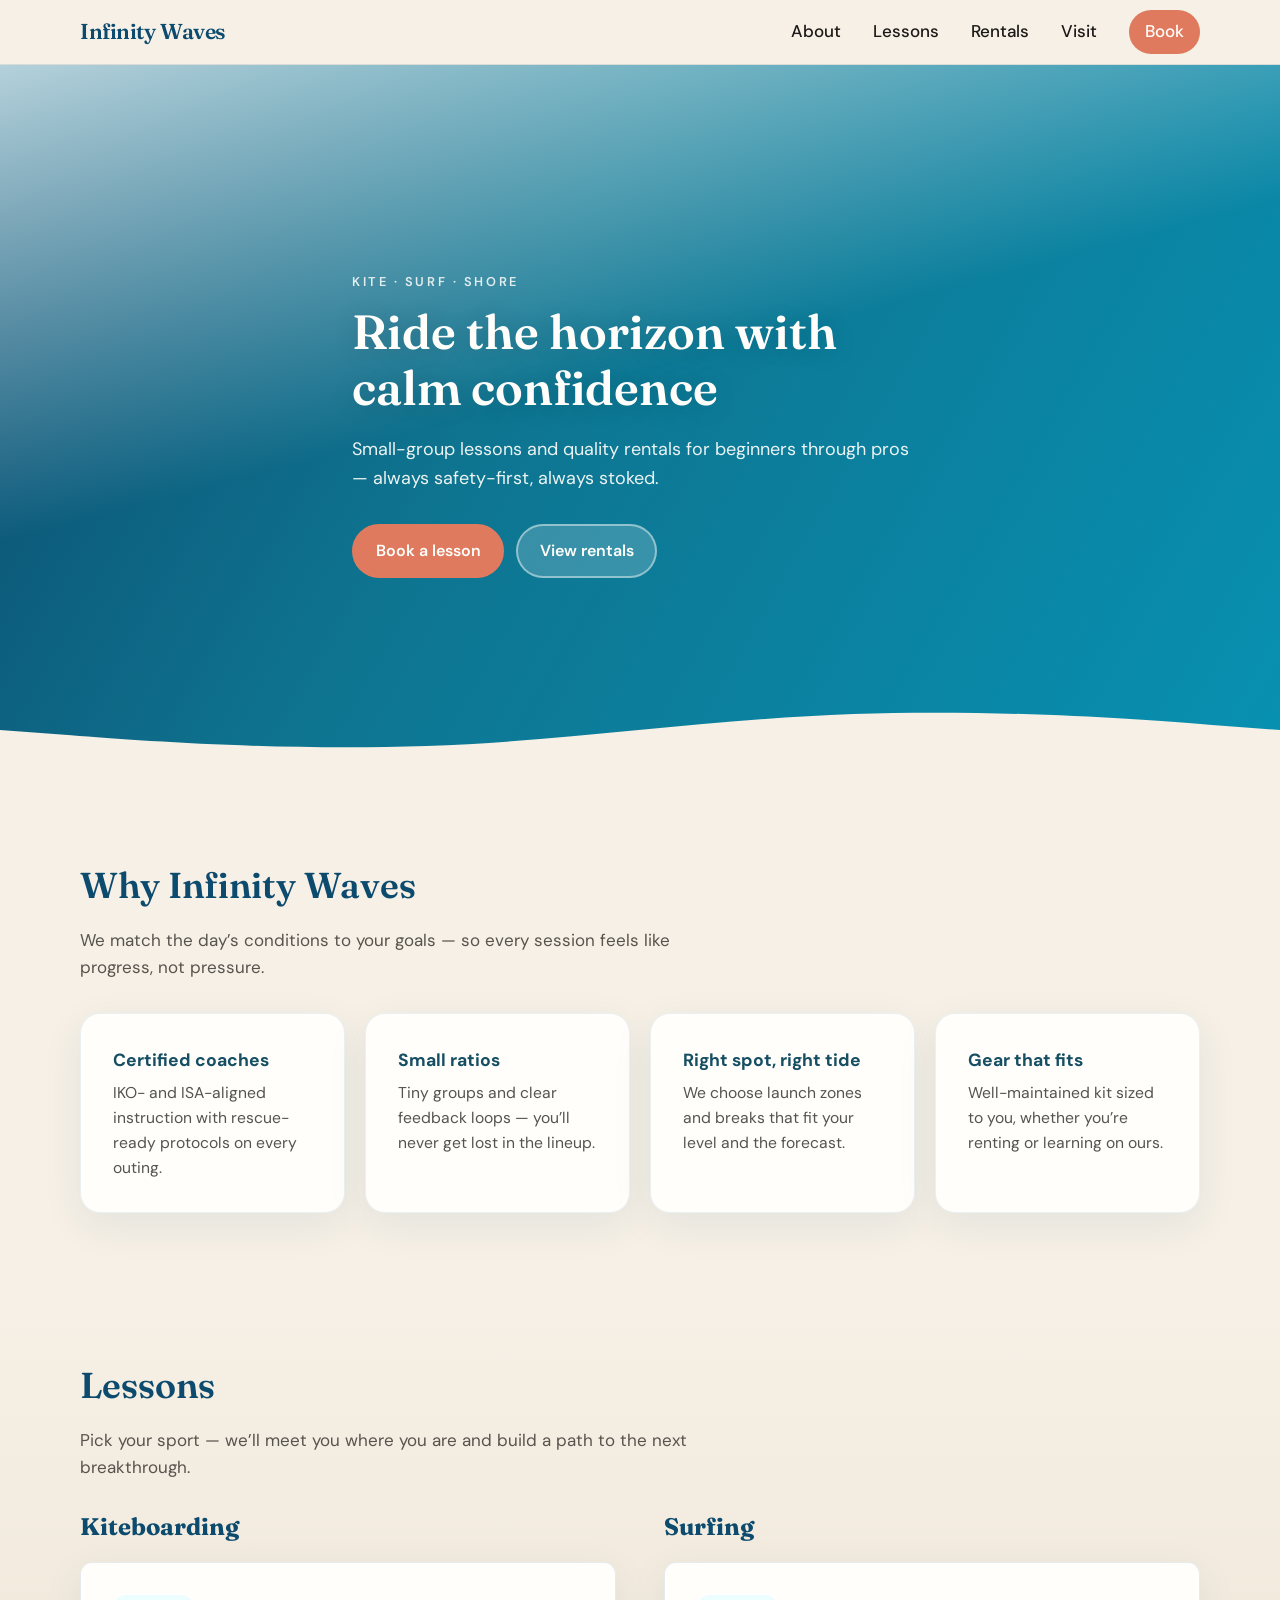
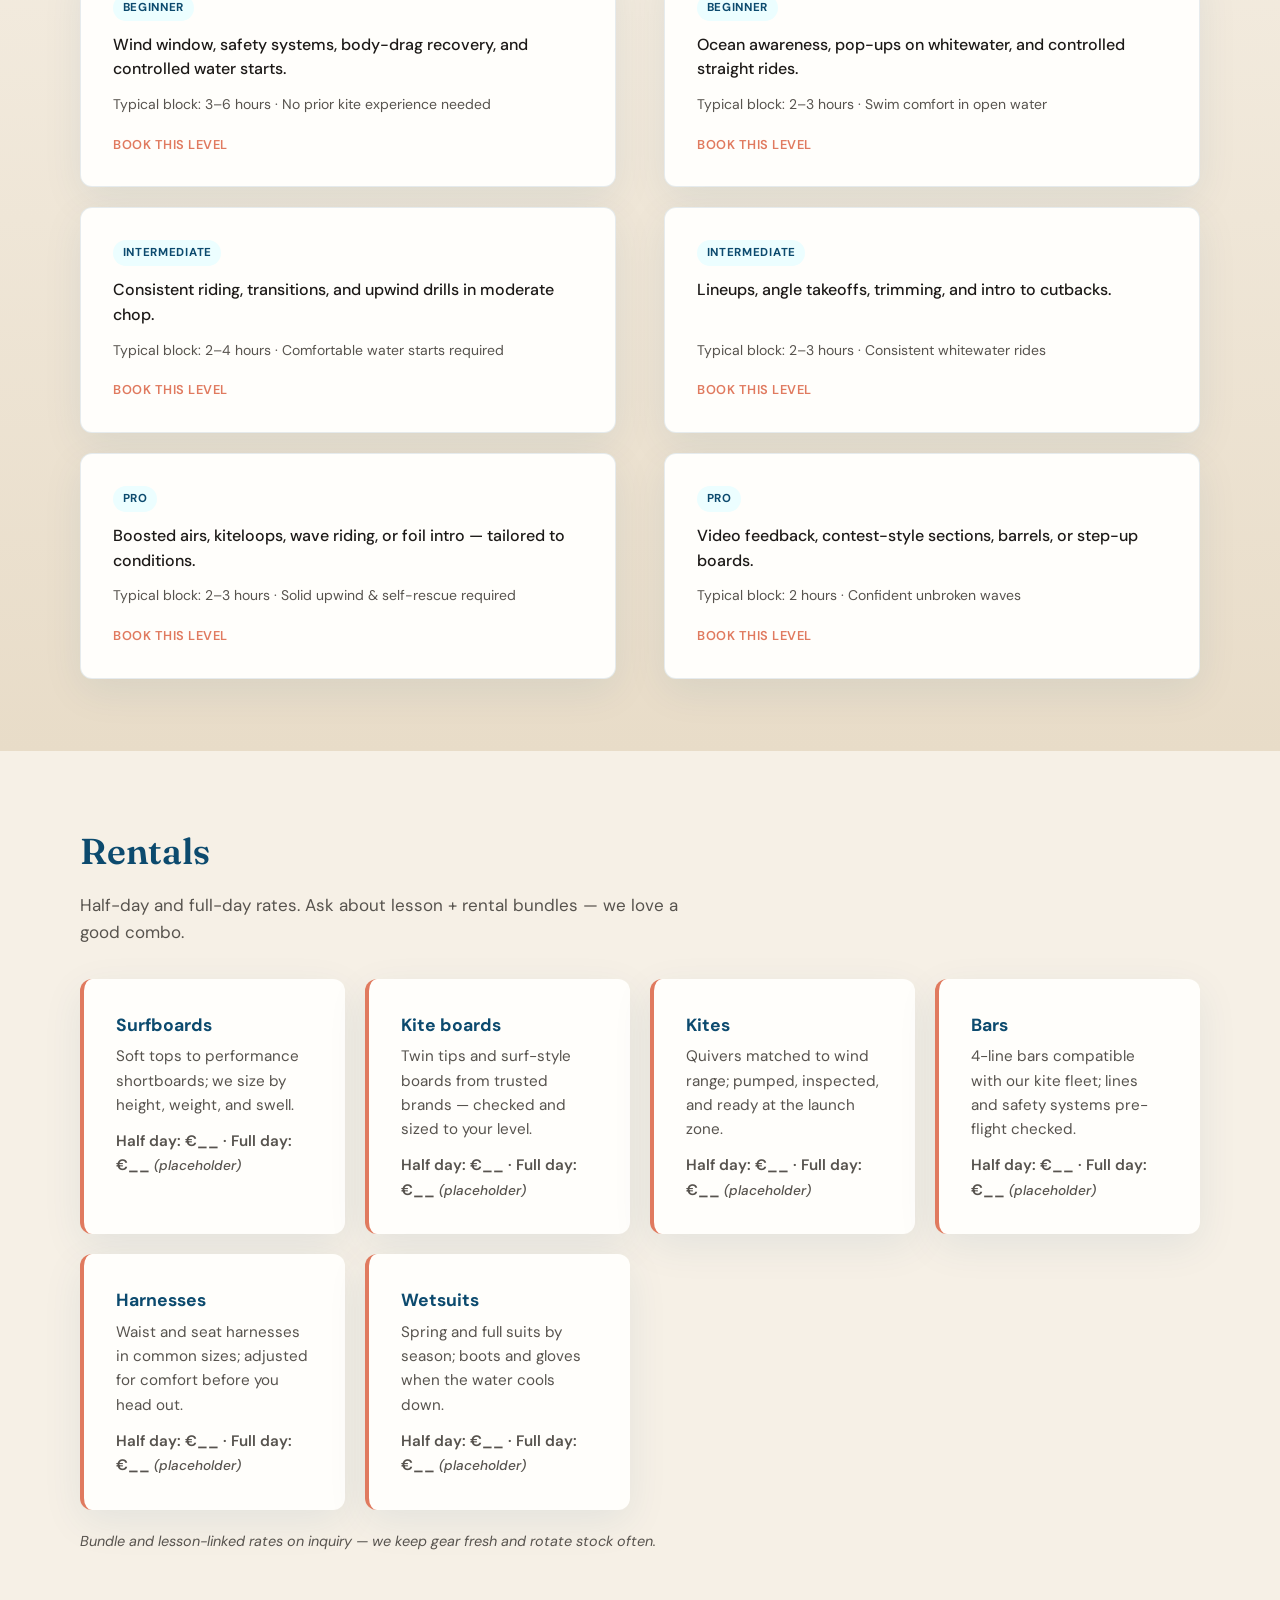
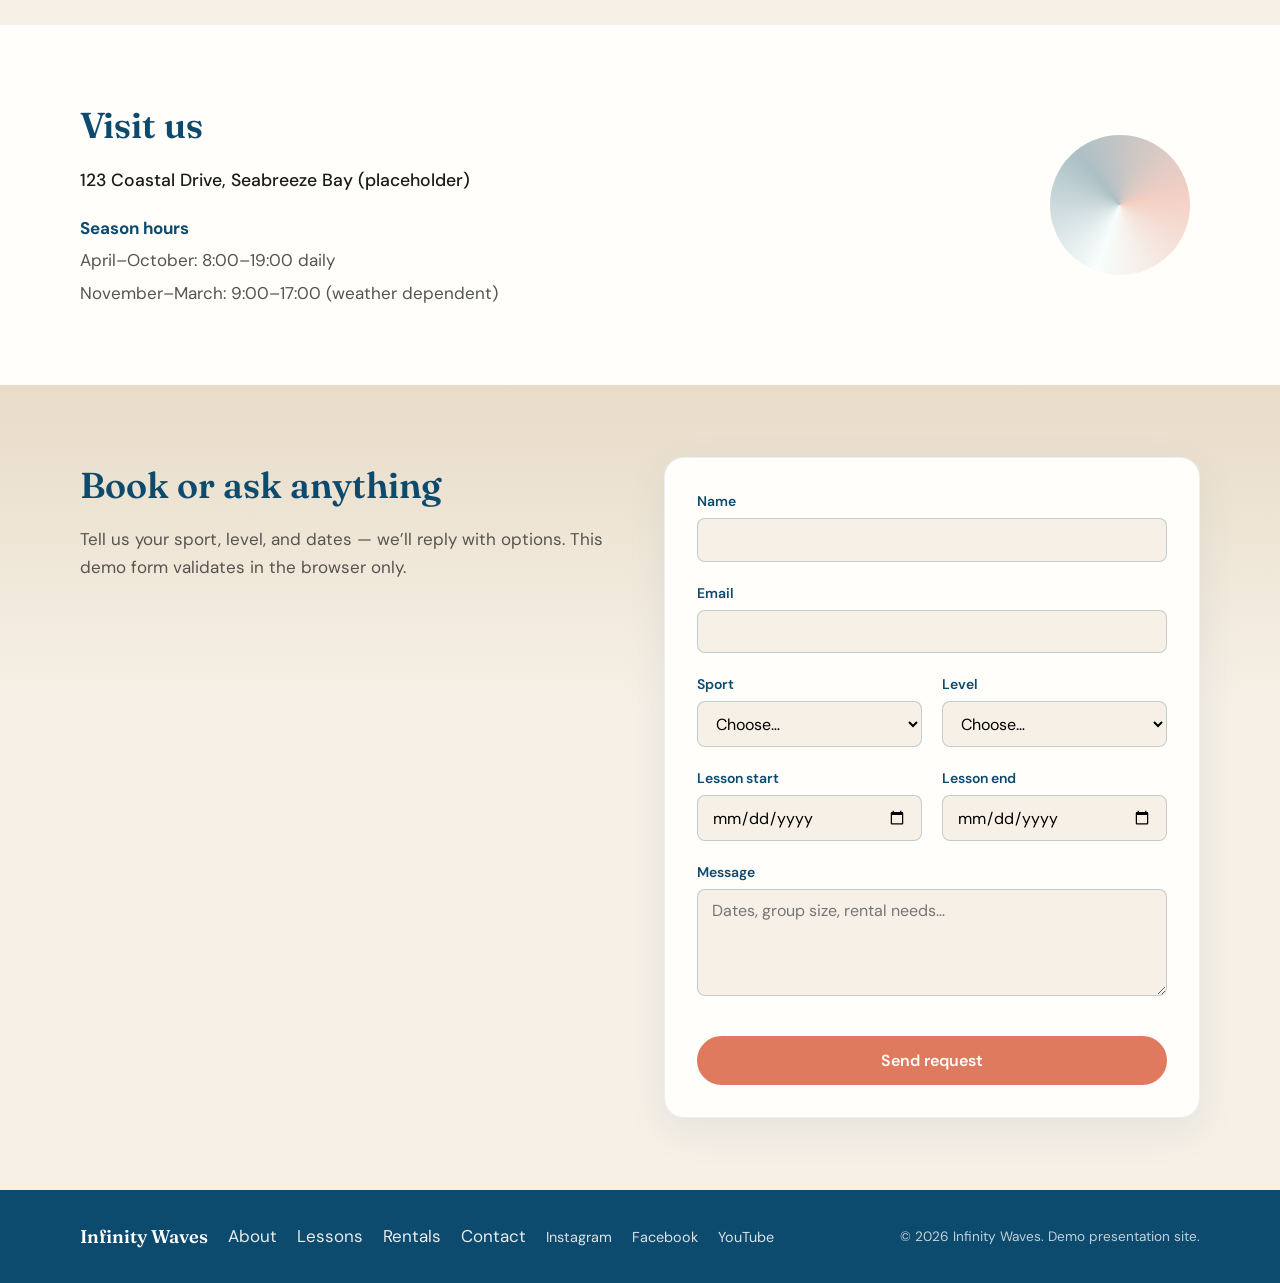
==== index.html @ 7a413352 "Vibed demo of fake kitessurfing website" ====
<!DOCTYPE html>
<html lang="en">
<head>
  <meta charset="UTF-8">
  <meta name="viewport" content="width=device-width, initial-scale=1.0">
  <meta name="description" content="Infinity Waves — kiteboarding and surf lessons for every level, plus gear rental on the coast.">
  <title>Infinity Waves | Kite & Surf Lessons + Rentals</title>
  <link rel="preconnect" href="https://fonts.googleapis.com">
  <link rel="preconnect" href="https://fonts.gstatic.com" crossorigin>
  <link href="https://fonts.googleapis.com/css2?family=DM+Sans:ital,opsz,wght@0,9..40,400;0,9..40,500;0,9..40,600;0,9..40,700;1,9..40,400&family=Fraunces:ital,opsz,wght@0,9..144,500;0,9..144,600;0,9..144,700;1,9..144,500&display=swap" rel="stylesheet">
  <link rel="stylesheet" href="css/styles.css">
</head>
<body>
  <a class="skip-link" href="#main">Skip to content</a>

  <header class="site-header" id="top">
    <div class="container header-inner">
      <a class="logo" href="#top" aria-label="Infinity Waves home">Infinity Waves</a>
      <button type="button" class="nav-toggle" aria-expanded="false" aria-controls="site-nav" aria-label="Open menu">
        <span class="nav-toggle-bar" aria-hidden="true"></span>
        <span class="nav-toggle-bar" aria-hidden="true"></span>
        <span class="nav-toggle-bar" aria-hidden="true"></span>
      </button>
      <nav class="site-nav" id="site-nav" aria-label="Primary">
        <ul class="nav-list">
          <li><a href="#about">About</a></li>
          <li><a href="#lessons">Lessons</a></li>
          <li><a href="#rentals">Rentals</a></li>
          <li><a href="#location">Visit</a></li>
          <li><a class="nav-cta" href="#contact">Book</a></li>
        </ul>
      </nav>
    </div>
  </header>

  <main id="main">
    <section class="hero" aria-labelledby="hero-title">
      <div class="hero-bg" aria-hidden="true"></div>
      <div class="container hero-content">
        <p class="hero-eyebrow">Kite · Surf · Shore</p>
        <h1 id="hero-title">Ride the horizon with calm confidence</h1>
        <p class="hero-lead">Small-group lessons and quality rentals for beginners through pros — always safety-first, always stoked.</p>
        <div class="hero-actions">
          <a class="btn btn-primary" href="#contact">Book a lesson</a>
          <a class="btn btn-ghost" href="#rentals">View rentals</a>
        </div>
      </div>
    </section>

    <section class="section about" id="about" aria-labelledby="about-title">
      <div class="container">
        <h2 id="about-title">Why Infinity Waves</h2>
        <p class="section-intro">We match the day’s conditions to your goals — so every session feels like progress, not pressure.</p>
        <ul class="about-grid">
          <li class="about-card">
            <h3>Certified coaches</h3>
            <p>IKO- and ISA-aligned instruction with rescue-ready protocols on every outing.</p>
          </li>
          <li class="about-card">
            <h3>Small ratios</h3>
            <p>Tiny groups and clear feedback loops — you’ll never get lost in the lineup.</p>
          </li>
          <li class="about-card">
            <h3>Right spot, right tide</h3>
            <p>We choose launch zones and breaks that fit your level and the forecast.</p>
          </li>
          <li class="about-card">
            <h3>Gear that fits</h3>
            <p>Well-maintained kit sized to you, whether you’re renting or learning on ours.</p>
          </li>
        </ul>
      </div>
    </section>

    <section class="section lessons" id="lessons" aria-labelledby="lessons-title">
      <div class="container">
        <h2 id="lessons-title">Lessons</h2>
        <p class="section-intro">Pick your sport — we’ll meet you where you are and build a path to the next breakthrough.</p>

        <div class="lessons-columns">
          <article class="sport-block" aria-labelledby="kite-title">
            <h3 id="kite-title" class="sport-title">Kiteboarding</h3>
            <ul class="level-list">
              <li>
                <button type="button" class="level-card" data-sport="kite" data-level="beginner" aria-label="Book kiteboarding beginner lesson — opens booking form">
                  <span class="level-badge">Beginner</span>
                  <span class="level-focus">Wind window, safety systems, body-drag recovery, and controlled water starts.</span>
                  <span class="level-meta">Typical block: 3–6 hours · No prior kite experience needed</span>
                  <span class="level-card-hint" aria-hidden="true">Book this level</span>
                </button>
              </li>
              <li>
                <button type="button" class="level-card" data-sport="kite" data-level="intermediate" aria-label="Book kiteboarding intermediate lesson — opens booking form">
                  <span class="level-badge">Intermediate</span>
                  <span class="level-focus">Consistent riding, transitions, and upwind drills in moderate chop.</span>
                  <span class="level-meta">Typical block: 2–4 hours · Comfortable water starts required</span>
                  <span class="level-card-hint" aria-hidden="true">Book this level</span>
                </button>
              </li>
              <li>
                <button type="button" class="level-card" data-sport="kite" data-level="pro" aria-label="Book kiteboarding pro lesson — opens booking form">
                  <span class="level-badge">Pro</span>
                  <span class="level-focus">Boosted airs, kiteloops, wave riding, or foil intro — tailored to conditions.</span>
                  <span class="level-meta">Typical block: 2–3 hours · Solid upwind &amp; self-rescue required</span>
                  <span class="level-card-hint" aria-hidden="true">Book this level</span>
                </button>
              </li>
            </ul>
          </article>

          <article class="sport-block" aria-labelledby="surf-title">
            <h3 id="surf-title" class="sport-title">Surfing</h3>
            <ul class="level-list">
              <li>
                <button type="button" class="level-card" data-sport="surf" data-level="beginner" aria-label="Book surfing beginner lesson — opens booking form">
                  <span class="level-badge">Beginner</span>
                  <span class="level-focus">Ocean awareness, pop-ups on whitewater, and controlled straight rides.</span>
                  <span class="level-meta">Typical block: 2–3 hours · Swim comfort in open water</span>
                  <span class="level-card-hint" aria-hidden="true">Book this level</span>
                </button>
              </li>
              <li>
                <button type="button" class="level-card" data-sport="surf" data-level="intermediate" aria-label="Book surfing intermediate lesson — opens booking form">
                  <span class="level-badge">Intermediate</span>
                  <span class="level-focus">Lineups, angle takeoffs, trimming, and intro to cutbacks.</span>
                  <span class="level-meta">Typical block: 2–3 hours · Consistent whitewater rides</span>
                  <span class="level-card-hint" aria-hidden="true">Book this level</span>
                </button>
              </li>
              <li>
                <button type="button" class="level-card" data-sport="surf" data-level="pro" aria-label="Book surfing pro lesson — opens booking form">
                  <span class="level-badge">Pro</span>
                  <span class="level-focus">Video feedback, contest-style sections, barrels, or step-up boards.</span>
                  <span class="level-meta">Typical block: 2 hours · Confident unbroken waves</span>
                  <span class="level-card-hint" aria-hidden="true">Book this level</span>
                </button>
              </li>
            </ul>
          </article>
        </div>
      </div>
    </section>

    <section class="section rentals" id="rentals" aria-labelledby="rentals-title">
      <div class="container">
        <h2 id="rentals-title">Rentals</h2>
        <p class="section-intro">Half-day and full-day rates. Ask about lesson + rental bundles — we love a good combo.</p>
        <ul class="rental-grid">
          <li class="rental-card">
            <h3>Surfboards</h3>
            <p>Soft tops to performance shortboards; we size by height, weight, and swell.</p>
            <p class="rental-price">Half day: €__ · Full day: €__ <span class="price-placeholder">(placeholder)</span></p>
          </li>
          <li class="rental-card">
            <h3>Kite boards</h3>
            <p>Twin tips and surf-style boards from trusted brands — checked and sized to your level.</p>
            <p class="rental-price">Half day: €__ · Full day: €__ <span class="price-placeholder">(placeholder)</span></p>
          </li>
          <li class="rental-card">
            <h3>Kites</h3>
            <p>Quivers matched to wind range; pumped, inspected, and ready at the launch zone.</p>
            <p class="rental-price">Half day: €__ · Full day: €__ <span class="price-placeholder">(placeholder)</span></p>
          </li>
          <li class="rental-card">
            <h3>Bars</h3>
            <p>4-line bars compatible with our kite fleet; lines and safety systems pre-flight checked.</p>
            <p class="rental-price">Half day: €__ · Full day: €__ <span class="price-placeholder">(placeholder)</span></p>
          </li>
          <li class="rental-card">
            <h3>Harnesses</h3>
            <p>Waist and seat harnesses in common sizes; adjusted for comfort before you head out.</p>
            <p class="rental-price">Half day: €__ · Full day: €__ <span class="price-placeholder">(placeholder)</span></p>
          </li>
          <li class="rental-card">
            <h3>Wetsuits</h3>
            <p>Spring and full suits by season; boots and gloves when the water cools down.</p>
            <p class="rental-price">Half day: €__ · Full day: €__ <span class="price-placeholder">(placeholder)</span></p>
          </li>
        </ul>
        <p class="rental-note">Bundle and lesson-linked rates on inquiry — we keep gear fresh and rotate stock often.</p>
      </div>
    </section>

    <section class="section location" id="location" aria-labelledby="location-title">
      <div class="container location-inner">
        <div class="location-copy">
          <h2 id="location-title">Visit us</h2>
          <p class="location-address">123 Coastal Drive, Seabreeze Bay <span class="nowrap">(placeholder)</span></p>
          <dl class="hours">
            <dt>Season hours</dt>
            <dd>April–October: 8:00–19:00 daily</dd>
            <dd>November–March: 9:00–17:00 (weather dependent)</dd>
          </dl>
        </div>
        <div class="location-accent" aria-hidden="true">
          <div class="wave-ornament"></div>
        </div>
      </div>
    </section>

    <section class="section contact" id="contact" aria-labelledby="contact-title">
      <div class="container contact-grid">
        <div class="contact-intro">
          <h2 id="contact-title">Book or ask anything</h2>
          <p>Tell us your sport, level, and dates — we’ll reply with options. This demo form validates in the browser only.</p>
        </div>
        <form class="contact-form" id="contact-form" novalidate>
          <div class="form-row">
            <label for="name">Name</label>
            <input type="text" id="name" name="name" autocomplete="name" required>
            <p class="field-error" id="name-error" role="alert" hidden></p>
          </div>
          <div class="form-row">
            <label for="email">Email</label>
            <input type="email" id="email" name="email" autocomplete="email" required>
            <p class="field-error" id="email-error" role="alert" hidden></p>
          </div>
          <div class="form-row form-row-split">
            <div>
              <label for="sport">Sport</label>
              <select id="sport" name="sport" required>
                <option value="">Choose…</option>
                <option value="kite">Kiteboarding</option>
                <option value="surf">Surfing</option>
              </select>
              <p class="field-error" id="sport-error" role="alert" hidden></p>
            </div>
            <div>
              <label for="level">Level</label>
              <select id="level" name="level" required>
                <option value="">Choose…</option>
                <option value="beginner">Beginner</option>
                <option value="intermediate">Intermediate</option>
                <option value="pro">Pro</option>
              </select>
              <p class="field-error" id="level-error" role="alert" hidden></p>
            </div>
          </div>
          <div class="form-row form-row-split">
            <div>
              <label for="lesson-start">Lesson start</label>
              <input type="date" id="lesson-start" name="lesson_start" required autocomplete="off">
              <p class="field-error" id="lesson-start-error" role="alert" hidden></p>
            </div>
            <div>
              <label for="lesson-end">Lesson end</label>
              <input type="date" id="lesson-end" name="lesson_end" required autocomplete="off">
              <p class="field-error" id="lesson-end-error" role="alert" hidden></p>
            </div>
          </div>
          <div class="form-row">
            <label for="message">Message</label>
            <textarea id="message" name="message" rows="4" required placeholder="Dates, group size, rental needs…"></textarea>
            <p class="field-error" id="message-error" role="alert" hidden></p>
          </div>
          <button type="submit" class="btn btn-primary">Send request</button>
          <p class="form-success" id="form-success" role="status" hidden>Thanks — your message is ready to send. Connect a backend or mailto to deliver it for real.</p>
        </form>
      </div>
    </section>
  </main>

  <footer class="site-footer">
    <div class="container footer-inner">
      <p class="footer-brand">Infinity Waves</p>
      <nav aria-label="Footer">
        <ul class="footer-nav">
          <li><a href="#about">About</a></li>
          <li><a href="#lessons">Lessons</a></li>
          <li><a href="#rentals">Rentals</a></li>
          <li><a href="#contact">Contact</a></li>
        </ul>
      </nav>
      <ul class="footer-social" aria-label="Social (placeholders)">
        <li><a href="#" rel="noopener noreferrer">Instagram</a></li>
        <li><a href="#" rel="noopener noreferrer">Facebook</a></li>
        <li><a href="#" rel="noopener noreferrer">YouTube</a></li>
      </ul>
      <p class="footer-copy">&copy; <span id="year"></span> Infinity Waves. Demo presentation site.</p>
    </div>
  </footer>

  <script src="js/main.js" defer></script>
</body>
</html>
---- css/styles.css ----
/* Infinity Waves — beach palette & layout */

:root {
  --color-sand: #f6f0e6;
  --color-sand-deep: #e8dcc8;
  --color-sea: #0c4a6e;
  --color-sea-soft: #164e63;
  --color-foam: #ecfeff;
  --color-coral: #e07a5f;
  --color-coral-hover: #c96a52;
  --color-ink: #1c1917;
  --color-muted: #57534e;
  --color-white: #fffefb;
  --shadow-soft: 0 12px 40px rgba(12, 74, 110, 0.08);
  --radius-lg: 20px;
  --radius-md: 12px;
  --radius-sm: 8px;
  --font-display: "Fraunces", Georgia, serif;
  --font-body: "DM Sans", system-ui, sans-serif;
  --space-xs: 0.35rem;
  --space-sm: 0.75rem;
  --space-md: 1.25rem;
  --space-lg: 2rem;
  --space-xl: 3rem;
  --space-2xl: 4.5rem;
  --max-width: 1120px;
  --header-h: 4rem;
}

*,
*::before,
*::after {
  box-sizing: border-box;
}

html {
  scroll-behavior: smooth;
}

@media (prefers-reduced-motion: reduce) {
  html {
    scroll-behavior: auto;
  }

  *,
  *::before,
  *::after {
    animation-duration: 0.01ms !important;
    animation-iteration-count: 1 !important;
    transition-duration: 0.01ms !important;
  }

  .level-card:active {
    transform: none;
  }
}

body {
  margin: 0;
  font-family: var(--font-body);
  font-size: 1.0625rem;
  line-height: 1.6;
  color: var(--color-ink);
  background: var(--color-sand);
}

img {
  max-width: 100%;
  height: auto;
  display: block;
}

a {
  color: var(--color-sea-soft);
  text-decoration-thickness: 1px;
  text-underline-offset: 3px;
}

a:hover {
  color: var(--color-coral);
}

.skip-link {
  position: absolute;
  left: -9999px;
  top: 0;
  z-index: 100;
  padding: var(--space-sm) var(--space-md);
  background: var(--color-sea);
  color: var(--color-white);
  font-weight: 600;
  border-radius: var(--radius-sm);
}

.skip-link:focus {
  left: var(--space-md);
  top: var(--space-md);
  outline: 3px solid var(--color-coral);
  outline-offset: 2px;
}

.container {
  width: min(100% - 2rem, var(--max-width));
  margin-inline: auto;
}

/* Header */
.site-header {
  position: sticky;
  top: 0;
  z-index: 50;
  background: color-mix(in srgb, var(--color-sand) 92%, transparent);
  backdrop-filter: blur(10px);
  border-bottom: 1px solid color-mix(in srgb, var(--color-sea) 12%, transparent);
}

.header-inner {
  display: flex;
  align-items: center;
  justify-content: space-between;
  min-height: var(--header-h);
  gap: var(--space-md);
}

.logo {
  font-family: var(--font-display);
  font-weight: 600;
  font-size: 1.35rem;
  letter-spacing: -0.02em;
  color: var(--color-sea);
  text-decoration: none;
}

.logo:hover {
  color: var(--color-sea-soft);
}

.nav-toggle {
  display: none;
  flex-direction: column;
  justify-content: center;
  gap: 6px;
  width: 2.75rem;
  height: 2.75rem;
  padding: 0;
  border: none;
  border-radius: var(--radius-sm);
  background: transparent;
  cursor: pointer;
}

.nav-toggle:focus-visible {
  outline: 3px solid var(--color-coral);
  outline-offset: 2px;
}

.nav-toggle-bar {
  display: block;
  height: 2px;
  width: 1.5rem;
  background: var(--color-sea);
  margin-inline: auto;
  transition: transform 0.2s ease, opacity 0.2s ease;
}

body.nav-open .nav-toggle-bar:nth-child(1) {
  transform: translateY(8px) rotate(45deg);
}

body.nav-open .nav-toggle-bar:nth-child(2) {
  opacity: 0;
}

body.nav-open .nav-toggle-bar:nth-child(3) {
  transform: translateY(-8px) rotate(-45deg);
}

.site-nav .nav-list {
  display: flex;
  flex-wrap: wrap;
  align-items: center;
  gap: var(--space-md) var(--space-lg);
  list-style: none;
  margin: 0;
  padding: 0;
}

.site-nav a {
  font-weight: 500;
  text-decoration: none;
  color: var(--color-ink);
}

.site-nav a:hover {
  color: var(--color-sea);
}

.nav-cta {
  display: inline-block;
  padding: 0.5rem 1rem;
  background: var(--color-coral);
  color: var(--color-white) !important;
  border-radius: 999px;
  text-decoration: none !important;
}

.nav-cta:hover {
  background: var(--color-coral-hover);
  color: var(--color-white) !important;
}

@media (max-width: 768px) {
  .nav-toggle {
    display: flex;
  }

  .site-nav {
    position: fixed;
    inset: var(--header-h) 0 0 0;
    background: var(--color-sand);
    padding: var(--space-lg);
    transform: translateX(100%);
    transition: transform 0.25s ease;
    overflow-y: auto;
  }

  body.nav-open .site-nav {
    transform: translateX(0);
  }

  .site-nav .nav-list {
    flex-direction: column;
    align-items: flex-start;
    gap: var(--space-md);
  }

  .nav-cta {
    margin-top: var(--space-sm);
  }
}

/* Hero */
.hero {
  position: relative;
  min-height: min(85vh, 720px);
  display: flex;
  align-items: center;
  padding-block: var(--space-2xl);
  overflow: hidden;
}

.hero-bg {
  position: absolute;
  inset: 0;
  background:
    linear-gradient(165deg, color-mix(in srgb, var(--color-foam) 75%, transparent) 0%, transparent 45%),
    linear-gradient(120deg, var(--color-sea) 0%, #0e7490 40%, #0891b2 100%);
  opacity: 1;
}

.hero-bg::after {
  content: "";
  position: absolute;
  left: 0;
  right: 0;
  bottom: -1px;
  height: 120px;
  background: url("data:image/svg+xml,%3Csvg xmlns='http://www.w3.org/2000/svg' viewBox='0 0 1440 120' preserveAspectRatio='none'%3E%3Cpath fill='%23f6f0e6' d='M0,64L80,69.3C160,75,320,85,480,80C640,75,800,53,960,48C1120,43,1280,53,1360,58.7L1440,64L1440,120L1360,120C1280,120,1120,120,960,120C800,120,640,120,480,120C320,120,160,120,80,120L0,120Z'/%3E%3C/svg%3E") no-repeat center bottom;
  background-size: 100% 100%;
  pointer-events: none;
}

.hero-content {
  position: relative;
  z-index: 1;
  max-width: 36rem;
}

.hero-eyebrow {
  margin: 0 0 var(--space-sm);
  font-size: 0.8rem;
  font-weight: 600;
  letter-spacing: 0.2em;
  text-transform: uppercase;
  color: color-mix(in srgb, var(--color-white) 85%, transparent);
}

.hero h1 {
  margin: 0 0 var(--space-md);
  font-family: var(--font-display);
  font-size: clamp(2rem, 5vw, 3rem);
  font-weight: 600;
  line-height: 1.15;
  color: var(--color-white);
  text-shadow: 0 2px 24px rgba(0, 0, 0, 0.15);
}

.hero-lead {
  margin: 0 0 var(--space-lg);
  font-size: 1.125rem;
  color: color-mix(in srgb, var(--color-white) 92%, transparent);
}

.hero-actions {
  display: flex;
  flex-wrap: wrap;
  gap: var(--space-sm);
}

.btn {
  display: inline-flex;
  align-items: center;
  justify-content: center;
  padding: 0.75rem 1.35rem;
  font-family: var(--font-body);
  font-size: 1rem;
  font-weight: 600;
  border-radius: 999px;
  border: 2px solid transparent;
  cursor: pointer;
  text-decoration: none;
  transition: background 0.2s ease, color 0.2s ease, border-color 0.2s ease, transform 0.15s ease;
}

.btn:focus-visible {
  outline: 3px solid var(--color-coral);
  outline-offset: 3px;
}

.btn-primary {
  background: var(--color-coral);
  color: var(--color-white);
  border-color: var(--color-coral);
}

.btn-primary:hover {
  background: var(--color-coral-hover);
  border-color: var(--color-coral-hover);
  color: var(--color-white);
}

.btn-ghost {
  background: color-mix(in srgb, var(--color-white) 18%, transparent);
  color: var(--color-white);
  border-color: color-mix(in srgb, var(--color-white) 45%, transparent);
}

.btn-ghost:hover {
  background: color-mix(in srgb, var(--color-white) 28%, transparent);
  color: var(--color-white);
}

/* Sections */
.section {
  padding-block: var(--space-2xl);
}

.section h2 {
  margin: 0 0 var(--space-sm);
  font-family: var(--font-display);
  font-size: clamp(1.75rem, 3vw, 2.25rem);
  font-weight: 600;
  color: var(--color-sea);
}

.section-intro {
  margin: 0 0 var(--space-lg);
  max-width: 40rem;
  color: var(--color-muted);
}

/* About */
.about-grid {
  display: grid;
  gap: var(--space-md);
  list-style: none;
  margin: 0;
  padding: 0;
  grid-template-columns: repeat(auto-fit, minmax(240px, 1fr));
}

.about-card {
  background: var(--color-white);
  padding: var(--space-lg);
  border-radius: var(--radius-lg);
  box-shadow: var(--shadow-soft);
  border: 1px solid color-mix(in srgb, var(--color-sea) 8%, transparent);
}

.about-card h3 {
  margin: 0 0 var(--space-xs);
  font-size: 1.1rem;
  color: var(--color-sea-soft);
}

.about-card p {
  margin: 0;
  font-size: 0.98rem;
  color: var(--color-muted);
}

/* Lessons */
.lessons {
  background: linear-gradient(180deg, var(--color-sand) 0%, var(--color-sand-deep) 100%);
}

.lessons-columns {
  display: grid;
  gap: clamp(1.25rem, 4vw, var(--space-xl));
  grid-template-columns: 1fr;
  align-items: stretch;
}

@media (min-width: 720px) {
  .lessons-columns {
    grid-template-columns: repeat(2, minmax(0, 1fr));
  }
}

.sport-block {
  display: flex;
  flex-direction: column;
  gap: var(--space-md);
  min-width: 0;
}

@media (min-width: 720px) {
  .sport-block {
    display: grid;
    grid-template-rows: auto minmax(0, 1fr);
    gap: var(--space-md);
    align-content: start;
    min-height: clamp(22rem, 52vh, 30rem);
  }
}

.sport-title {
  margin: 0;
  font-family: var(--font-display);
  font-size: clamp(1.35rem, 3vw, 1.5rem);
  color: var(--color-sea);
  line-height: 1.2;
}

.level-list {
  list-style: none;
  margin: 0;
  padding: 0;
  display: flex;
  flex-direction: column;
  gap: clamp(0.75rem, 2.5vw, var(--space-md));
}

@media (min-width: 720px) {
  .level-list {
    display: grid;
    grid-template-columns: 1fr;
    grid-template-rows: repeat(3, minmax(0, 1fr));
    align-content: stretch;
    min-height: 0;
  }
}

.level-list > li {
  display: flex;
  min-width: 0;
  min-height: 0;
}

.level-card {
  display: flex;
  flex-direction: column;
  align-items: flex-start;
  width: 100%;
  flex: 1;
  margin: 0;
  text-align: left;
  font: inherit;
  font-size: clamp(0.98rem, 2.4vw, 1rem);
  line-height: 1.55;
  color: inherit;
  cursor: pointer;
  appearance: none;
  background: var(--color-white);
  border-radius: var(--radius-md);
  padding: clamp(1rem, 3vw, var(--space-lg));
  border: 1px solid color-mix(in srgb, var(--color-sea) 10%, transparent);
  box-shadow: var(--shadow-soft);
  transition: border-color 0.2s ease, box-shadow 0.2s ease, transform 0.15s ease;
  min-height: clamp(10.5rem, 44vw, 12.5rem);
}

@media (min-width: 720px) {
  .level-card {
    min-height: 0;
  }
}

.level-card:hover {
  border-color: color-mix(in srgb, var(--color-sea) 22%, transparent);
  box-shadow: 0 14px 36px rgba(12, 74, 110, 0.12);
}

.level-card:focus-visible {
  outline: 3px solid var(--color-coral);
  outline-offset: 3px;
}

.level-card:active {
  transform: scale(0.99);
}

.level-card-hint {
  display: block;
  margin-top: auto;
  padding-top: var(--space-md);
  font-size: 0.8rem;
  font-weight: 600;
  letter-spacing: 0.04em;
  text-transform: uppercase;
  color: var(--color-coral);
}

.level-badge {
  display: inline-block;
  font-size: 0.72rem;
  font-weight: 700;
  letter-spacing: 0.06em;
  text-transform: uppercase;
  color: var(--color-sea);
  background: var(--color-foam);
  padding: 0.25rem 0.6rem;
  border-radius: 999px;
  margin-bottom: var(--space-sm);
}

.level-focus {
  display: block;
  margin: 0 0 var(--space-sm);
  font-weight: 500;
  color: var(--color-ink);
  flex: 1 1 auto;
  min-height: 0;
}

.level-meta {
  display: block;
  margin: 0;
  font-size: clamp(0.8rem, 2.2vw, 0.875rem);
  color: var(--color-muted);
  line-height: 1.45;
}

/* Rentals */
.rental-grid {
  display: grid;
  gap: var(--space-md);
  list-style: none;
  margin: 0 0 var(--space-md);
  padding: 0;
  grid-template-columns: repeat(auto-fit, minmax(220px, 1fr));
}

.rental-card {
  background: var(--color-white);
  border-radius: var(--radius-md);
  padding: var(--space-lg);
  border-left: 4px solid var(--color-coral);
  box-shadow: var(--shadow-soft);
}

.rental-card h3 {
  margin: 0 0 var(--space-xs);
  font-size: 1.1rem;
  color: var(--color-sea);
}

.rental-card p {
  margin: 0;
  font-size: 0.95rem;
  color: var(--color-muted);
}

.rental-card p + p {
  margin-top: var(--space-sm);
}

.rental-price {
  font-weight: 600;
  font-size: 0.9rem;
  color: var(--color-sea-soft);
}

.price-placeholder {
  font-weight: 500;
  font-size: 0.85rem;
  color: var(--color-muted);
  font-style: italic;
}

.rental-note {
  margin: 0;
  font-size: 0.9rem;
  color: var(--color-muted);
  font-style: italic;
}

/* Location */
.location {
  background: var(--color-white);
}

.location-inner {
  display: grid;
  gap: var(--space-lg);
  align-items: center;
  grid-template-columns: 1fr auto;
}

@media (max-width: 640px) {
  .location-inner {
    grid-template-columns: 1fr;
  }
}

.location-address {
  font-size: 1.1rem;
  font-weight: 500;
  color: var(--color-ink);
  margin: 0 0 var(--space-md);
}

.hours {
  margin: 0;
}

.hours dt {
  font-weight: 700;
  color: var(--color-sea);
  margin-bottom: var(--space-xs);
}

.hours dd {
  margin: 0 0 var(--space-xs);
  color: var(--color-muted);
}

.location-accent {
  min-height: 140px;
  min-width: 160px;
  display: flex;
  align-items: center;
  justify-content: center;
}

.wave-ornament {
  width: 140px;
  height: 140px;
  border-radius: 50%;
  background: conic-gradient(from 200deg, var(--color-foam), var(--color-sea-soft), var(--color-coral), var(--color-foam));
  opacity: 0.35;
  filter: blur(0.5px);
}

/* Contact */
.contact {
  background: linear-gradient(180deg, var(--color-sand-deep) 0%, var(--color-sand) 40%);
}

.contact-grid {
  display: grid;
  gap: var(--space-xl);
  grid-template-columns: 1fr minmax(280px, 1fr);
  align-items: start;
}

@media (max-width: 768px) {
  .contact-grid {
    grid-template-columns: 1fr;
  }
}

.contact-intro p {
  margin: 0;
  color: var(--color-muted);
}

.contact-form {
  background: var(--color-white);
  padding: var(--space-lg);
  border-radius: var(--radius-lg);
  box-shadow: var(--shadow-soft);
  border: 1px solid color-mix(in srgb, var(--color-sea) 8%, transparent);
}

.form-row {
  margin-bottom: var(--space-md);
}

.form-row-split {
  display: grid;
  gap: var(--space-md);
  grid-template-columns: 1fr 1fr;
}

@media (max-width: 480px) {
  .form-row-split {
    grid-template-columns: 1fr;
  }
}

.contact-form label {
  display: block;
  font-weight: 600;
  font-size: 0.875rem;
  margin-bottom: var(--space-xs);
  color: var(--color-sea);
}

.contact-form input,
.contact-form select,
.contact-form textarea {
  width: 100%;
  padding: 0.65rem 0.85rem;
  font-family: var(--font-body);
  font-size: 1rem;
  border: 1px solid color-mix(in srgb, var(--color-sea) 22%, transparent);
  border-radius: var(--radius-sm);
  background: var(--color-sand);
}

.contact-form input[type="date"] {
  min-height: 2.75rem;
  color-scheme: light;
}

.contact-form input:focus-visible,
.contact-form select:focus-visible,
.contact-form textarea:focus-visible {
  outline: 3px solid color-mix(in srgb, var(--color-coral) 65%, transparent);
  outline-offset: 1px;
  border-color: var(--color-sea-soft);
}

.contact-form textarea {
  resize: vertical;
  min-height: 6rem;
}

.field-error {
  margin: var(--space-xs) 0 0;
  font-size: 0.8rem;
  color: #b91c1c;
}

.form-success {
  margin: var(--space-md) 0 0;
  padding: var(--space-sm) var(--space-md);
  background: var(--color-foam);
  border-radius: var(--radius-sm);
  color: var(--color-sea-soft);
  font-weight: 500;
}

.contact-form .btn {
  width: 100%;
  margin-top: var(--space-sm);
}

/* Footer */
.site-footer {
  padding-block: var(--space-lg);
  background: var(--color-sea);
  color: color-mix(in srgb, var(--color-white) 88%, transparent);
}

.footer-inner {
  display: flex;
  flex-wrap: wrap;
  align-items: center;
  justify-content: space-between;
  gap: var(--space-md);
}

.footer-brand {
  margin: 0;
  font-family: var(--font-display);
  font-weight: 600;
  font-size: 1.15rem;
  color: var(--color-white);
}

.footer-nav {
  display: flex;
  flex-wrap: wrap;
  gap: var(--space-md);
  list-style: none;
  margin: 0;
  padding: 0;
}

.footer-nav a {
  color: color-mix(in srgb, var(--color-white) 90%, transparent);
  text-decoration: none;
}

.footer-nav a:hover {
  color: var(--color-white);
}

.footer-social {
  display: flex;
  flex-wrap: wrap;
  gap: var(--space-md);
  list-style: none;
  margin: 0;
  padding: 0;
  width: 100%;
  justify-content: center;
}

.footer-social a {
  color: color-mix(in srgb, var(--color-white) 85%, transparent);
  text-decoration: none;
  font-size: 0.9rem;
}

.footer-social a:hover {
  color: var(--color-white);
}

.footer-copy {
  margin: 0;
  width: 100%;
  text-align: center;
  font-size: 0.85rem;
  opacity: 0.85;
}

@media (min-width: 900px) {
  .footer-inner {
    flex-wrap: nowrap;
  }

  .footer-social {
    width: auto;
    justify-content: flex-start;
  }

  .footer-copy {
    width: auto;
    text-align: right;
    margin-left: auto;
  }
}

.nowrap {
  white-space: nowrap;
}

.site-nav a.is-active {
  color: var(--color-sea);
  text-decoration: underline;
  text-underline-offset: 4px;
}
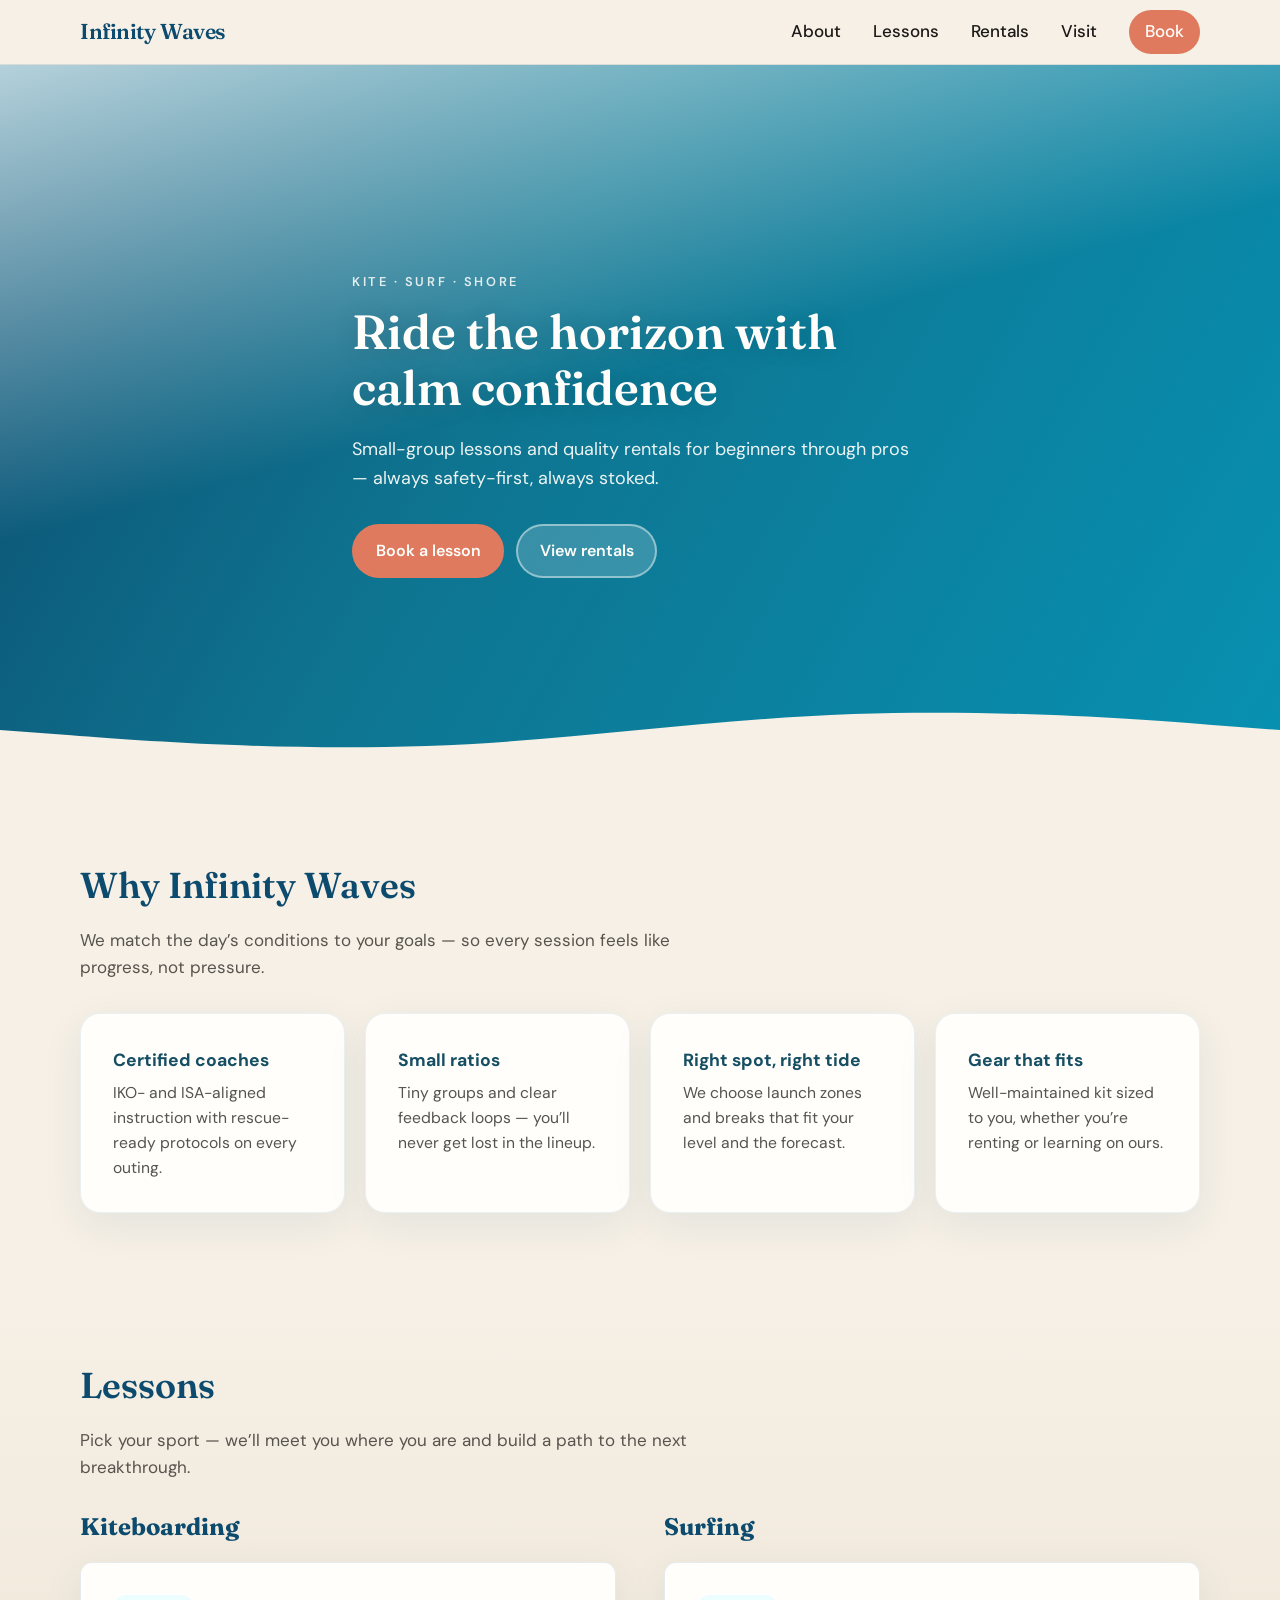
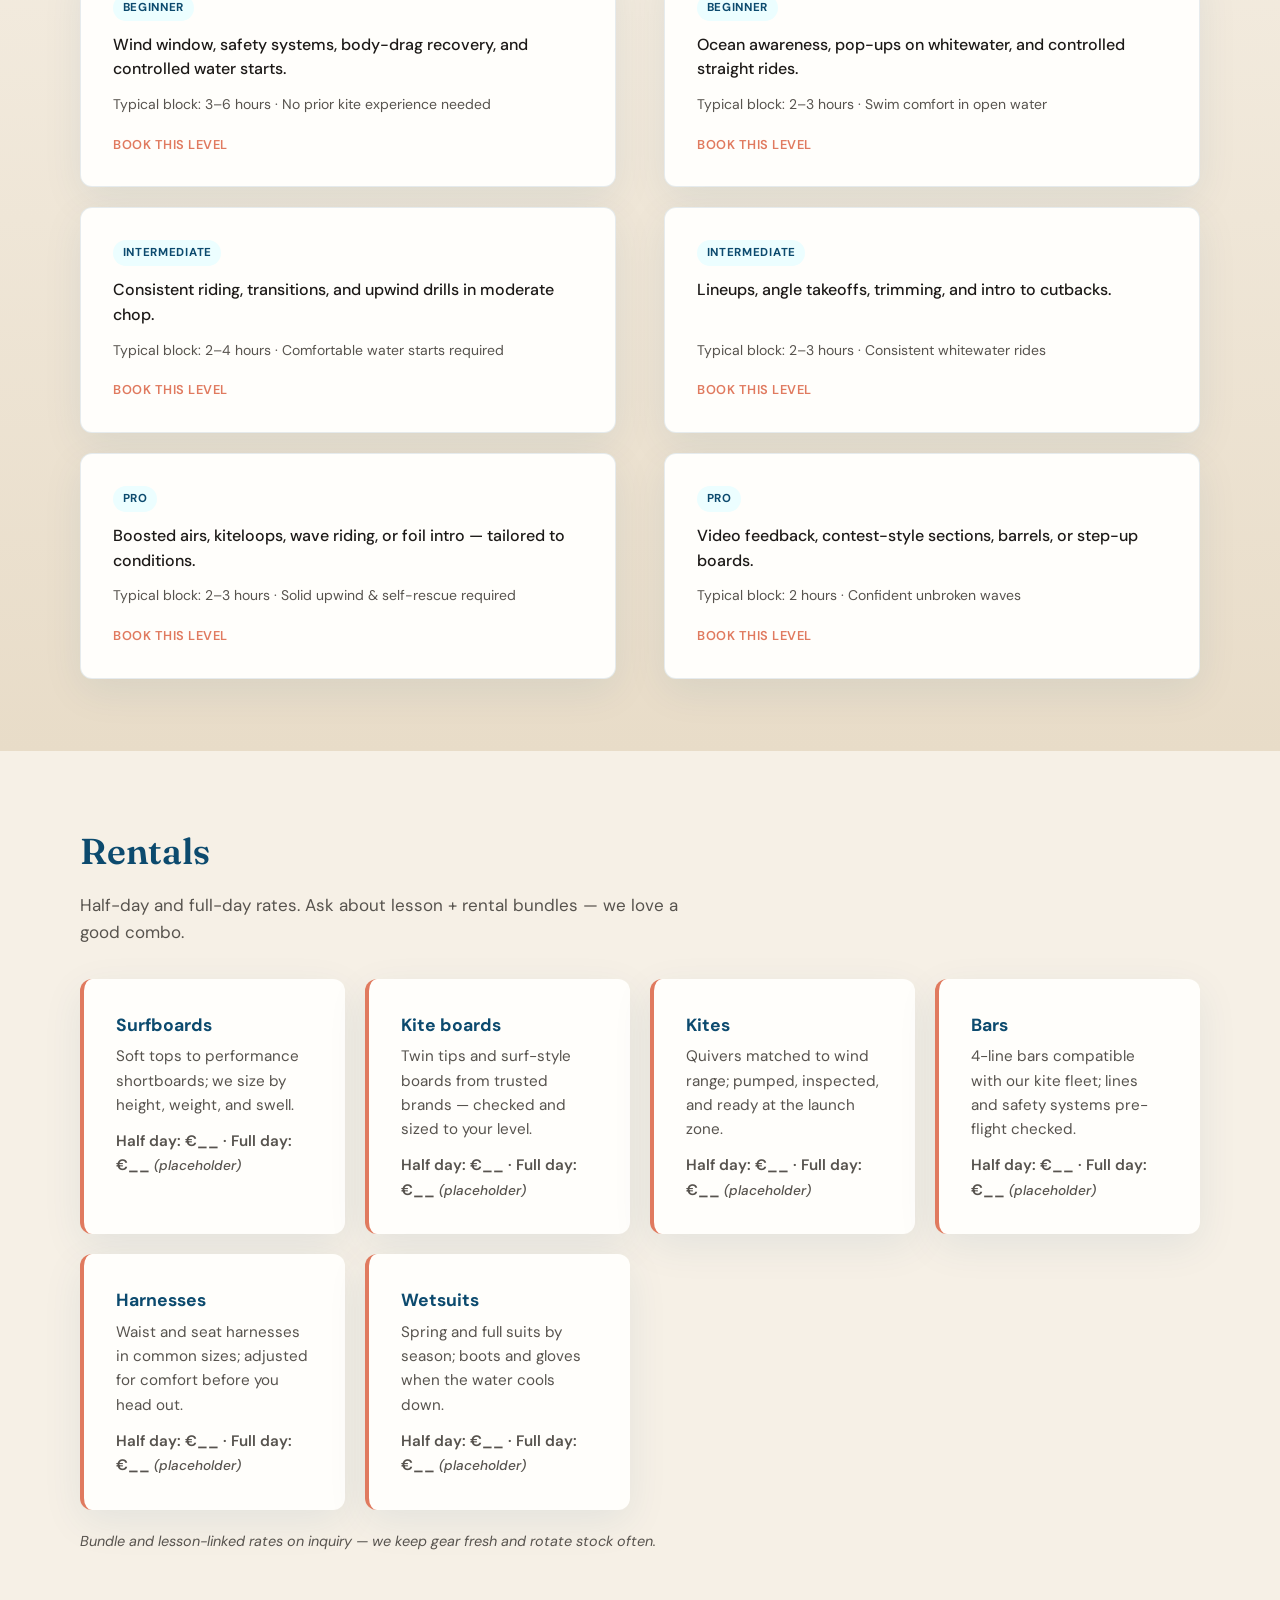
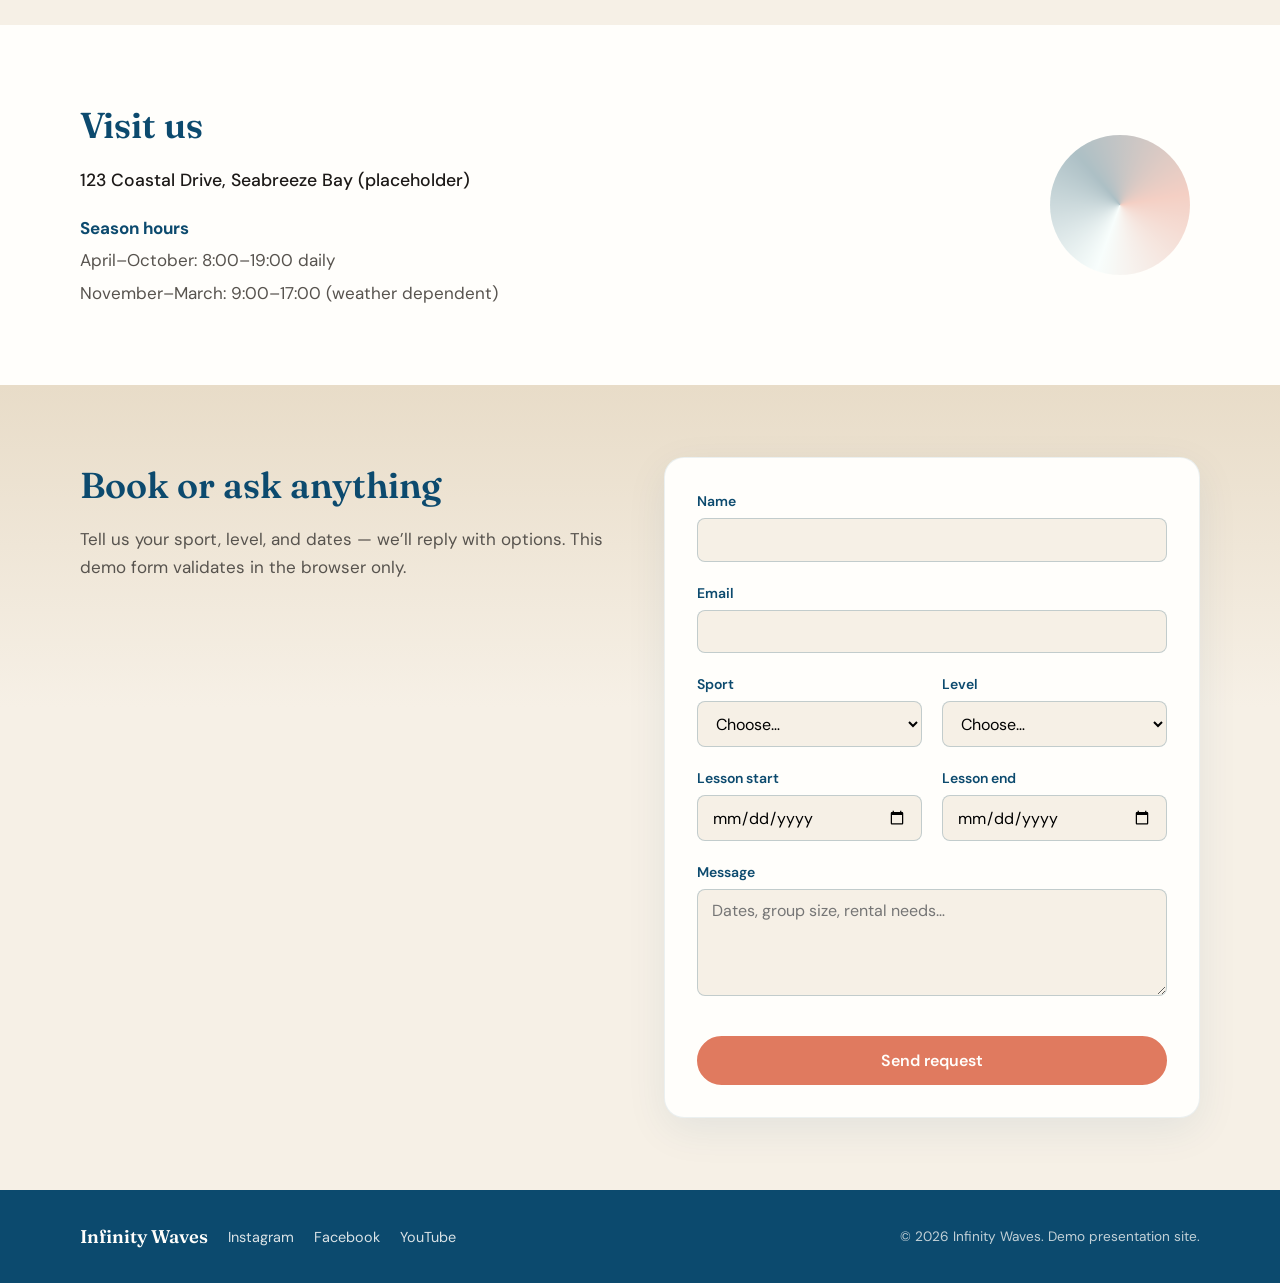
==== commit 77cf908b: "fixed footer" ====
--- a/index.html
+++ b/index.html
@@ -263,14 +263,6 @@
   <footer class="site-footer">
     <div class="container footer-inner">
       <p class="footer-brand">Infinity Waves</p>
-      <nav aria-label="Footer">
-        <ul class="footer-nav">
-          <li><a href="#about">About</a></li>
-          <li><a href="#lessons">Lessons</a></li>
-          <li><a href="#rentals">Rentals</a></li>
-          <li><a href="#contact">Contact</a></li>
-        </ul>
-      </nav>
       <ul class="footer-social" aria-label="Social (placeholders)">
         <li><a href="#" rel="noopener noreferrer">Instagram</a></li>
         <li><a href="#" rel="noopener noreferrer">Facebook</a></li>
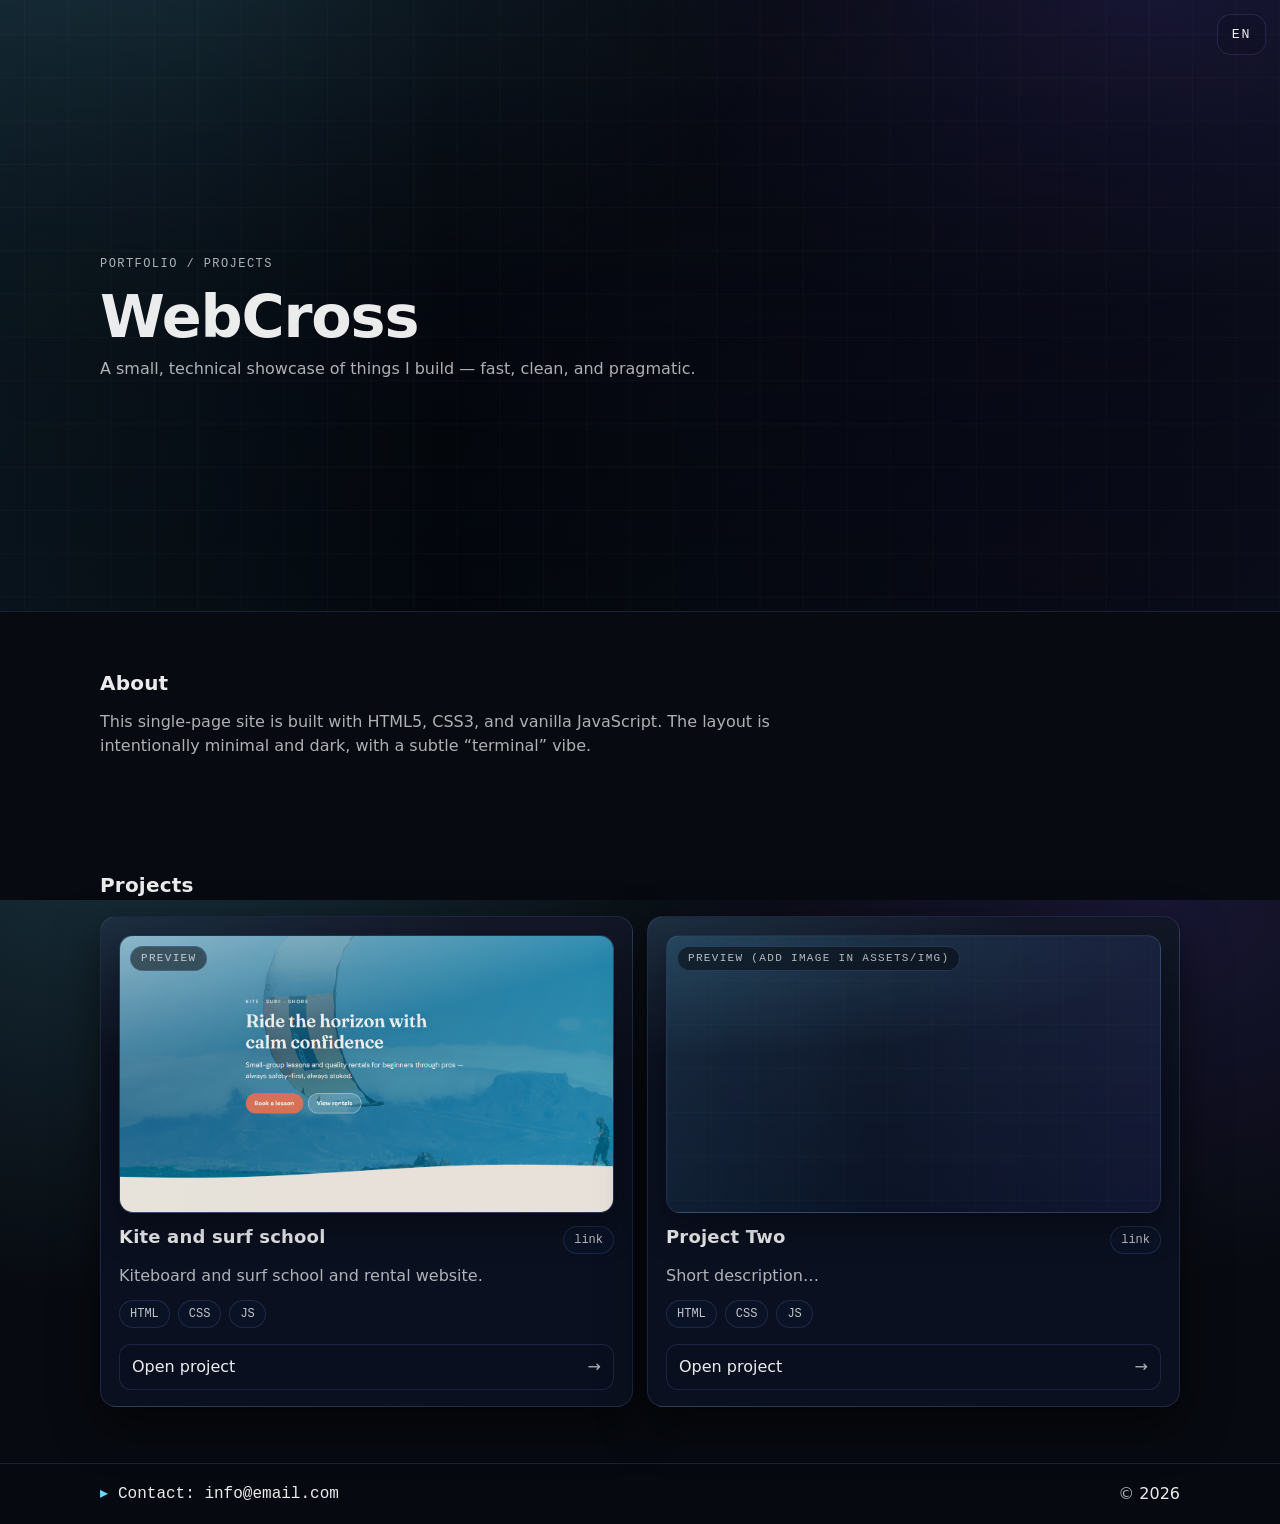
==== commit 47566b3b: "Added main page and move project page" ====
--- a/index.html
+++ b/index.html
@@ -1,277 +1,83 @@
-<!DOCTYPE html>
+<!doctype html>
 <html lang="en">
-<head>
-  <meta charset="UTF-8">
-  <meta name="viewport" content="width=device-width, initial-scale=1.0">
-  <meta name="description" content="Infinity Waves — kiteboarding and surf lessons for every level, plus gear rental on the coast.">
-  <title>Infinity Waves | Kite & Surf Lessons + Rentals</title>
-  <link rel="preconnect" href="https://fonts.googleapis.com">
-  <link rel="preconnect" href="https://fonts.gstatic.com" crossorigin>
-  <link href="https://fonts.googleapis.com/css2?family=DM+Sans:ital,opsz,wght@0,9..40,400;0,9..40,500;0,9..40,600;0,9..40,700;1,9..40,400&family=Fraunces:ital,opsz,wght@0,9..144,500;0,9..144,600;0,9..144,700;1,9..144,500&display=swap" rel="stylesheet">
-  <link rel="stylesheet" href="css/styles.css">
-</head>
-<body>
-  <a class="skip-link" href="#main">Skip to content</a>
+  <head>
+    <meta charset="utf-8" />
+    <meta name="viewport" content="width=device-width,initial-scale=1" />
+    <meta name="color-scheme" content="dark light" />
+    <title>WebCross Projects</title>
+    <meta
+      name="description"
+      content="A technical, dark-themed showcase of selected projects."
+    />
+    <link rel="stylesheet" href="css/style.css" />
+    <script defer src="js/main.js"></script>
+  </head>
+  <body>
+    <a class="skipLink" href="#main">Skip to content</a>
 
-  <header class="site-header" id="top">
-    <div class="container header-inner">
-      <a class="logo" href="#top" aria-label="Infinity Waves home">Infinity Waves</a>
-      <button type="button" class="nav-toggle" aria-expanded="false" aria-controls="site-nav" aria-label="Open menu">
-        <span class="nav-toggle-bar" aria-hidden="true"></span>
-        <span class="nav-toggle-bar" aria-hidden="true"></span>
-        <span class="nav-toggle-bar" aria-hidden="true"></span>
-      </button>
-      <nav class="site-nav" id="site-nav" aria-label="Primary">
-        <ul class="nav-list">
-          <li><a href="#about">About</a></li>
-          <li><a href="#lessons">Lessons</a></li>
-          <li><a href="#rentals">Rentals</a></li>
-          <li><a href="#location">Visit</a></li>
-          <li><a class="nav-cta" href="#contact">Book</a></li>
-        </ul>
-      </nav>
-    </div>
-  </header>
+    <header class="hero" role="banner">
+      <div class="hero__bg" aria-hidden="true"></div>
+      <div class="hero__controls" aria-label="Site controls">
+        <button class="btn btn--ghost langToggle" id="langToggle" type="button">
+          EN
+        </button>
+      </div>
+      <div class="container hero__content">
+        <div class="kicker" data-i18n="hero.kicker">portfolio / projects</div>
+        <h1 class="hero__title">WebCross</h1>
+        <p class="hero__subtitle" data-i18n="hero.subtitle">
+          A small, technical showcase of things I build — fast, clean, and
+          pragmatic.
+        </p>
+      </div>
+    </header>
 
-  <main id="main">
-    <section class="hero" aria-labelledby="hero-title">
-      <div class="hero-bg" aria-hidden="true"></div>
-      <div class="container hero-content">
-        <p class="hero-eyebrow">Kite · Surf · Shore</p>
-        <h1 id="hero-title">Ride the horizon with calm confidence</h1>
-        <p class="hero-lead">Small-group lessons and quality rentals for beginners through pros — always safety-first, always stoked.</p>
-        <div class="hero-actions">
-          <a class="btn btn-primary" href="#contact">Book a lesson</a>
-          <a class="btn btn-ghost" href="#rentals">View rentals</a>
+    <main id="main">
+      <section class="section" id="about" aria-labelledby="aboutTitle">
+        <div class="container">
+          <h2 class="section__title" id="aboutTitle" data-i18n="about.title">
+            About
+          </h2>
+          <p class="section__lede" data-i18n="about.lede">
+            This single-page site is built with HTML5, CSS3, and vanilla
+            JavaScript. The layout is intentionally minimal and dark, with a
+            subtle “terminal” vibe.
+          </p>
+        </div>
+      </section>
+
+      <section class="section" id="projects" aria-labelledby="projectsTitle">
+        <div class="container">
+          <div class="section__head">
+            <h2
+              class="section__title"
+              id="projectsTitle"
+              data-i18n="projects.title"
+            >
+              Projects
+            </h2>
+          </div>
+
+          <div
+            class="grid"
+            id="projectsGrid"
+            role="list"
+            aria-label="Project links"
+          ></div>
+        </div>
+      </section>
+    </main>
+
+    <footer class="footer">
+      <div class="container footer__inner">
+        <div class="footer__left">
+          <span class="footer__mark" aria-hidden="true">▸</span>
+          <span data-i18n="footer.contact">Contact: info@email.com</span>
+        </div>
+        <div class="footer__right">
+          <span class="muted">©</span> <span id="year"></span>
         </div>
       </div>
-    </section>
-
-    <section class="section about" id="about" aria-labelledby="about-title">
-      <div class="container">
-        <h2 id="about-title">Why Infinity Waves</h2>
-        <p class="section-intro">We match the day’s conditions to your goals — so every session feels like progress, not pressure.</p>
-        <ul class="about-grid">
-          <li class="about-card">
-            <h3>Certified coaches</h3>
-            <p>IKO- and ISA-aligned instruction with rescue-ready protocols on every outing.</p>
-          </li>
-          <li class="about-card">
-            <h3>Small ratios</h3>
-            <p>Tiny groups and clear feedback loops — you’ll never get lost in the lineup.</p>
-          </li>
-          <li class="about-card">
-            <h3>Right spot, right tide</h3>
-            <p>We choose launch zones and breaks that fit your level and the forecast.</p>
-          </li>
-          <li class="about-card">
-            <h3>Gear that fits</h3>
-            <p>Well-maintained kit sized to you, whether you’re renting or learning on ours.</p>
-          </li>
-        </ul>
-      </div>
-    </section>
-
-    <section class="section lessons" id="lessons" aria-labelledby="lessons-title">
-      <div class="container">
-        <h2 id="lessons-title">Lessons</h2>
-        <p class="section-intro">Pick your sport — we’ll meet you where you are and build a path to the next breakthrough.</p>
-
-        <div class="lessons-columns">
-          <article class="sport-block" aria-labelledby="kite-title">
-            <h3 id="kite-title" class="sport-title">Kiteboarding</h3>
-            <ul class="level-list">
-              <li>
-                <button type="button" class="level-card" data-sport="kite" data-level="beginner" aria-label="Book kiteboarding beginner lesson — opens booking form">
-                  <span class="level-badge">Beginner</span>
-                  <span class="level-focus">Wind window, safety systems, body-drag recovery, and controlled water starts.</span>
-                  <span class="level-meta">Typical block: 3–6 hours · No prior kite experience needed</span>
-                  <span class="level-card-hint" aria-hidden="true">Book this level</span>
-                </button>
-              </li>
-              <li>
-                <button type="button" class="level-card" data-sport="kite" data-level="intermediate" aria-label="Book kiteboarding intermediate lesson — opens booking form">
-                  <span class="level-badge">Intermediate</span>
-                  <span class="level-focus">Consistent riding, transitions, and upwind drills in moderate chop.</span>
-                  <span class="level-meta">Typical block: 2–4 hours · Comfortable water starts required</span>
-                  <span class="level-card-hint" aria-hidden="true">Book this level</span>
-                </button>
-              </li>
-              <li>
-                <button type="button" class="level-card" data-sport="kite" data-level="pro" aria-label="Book kiteboarding pro lesson — opens booking form">
-                  <span class="level-badge">Pro</span>
-                  <span class="level-focus">Boosted airs, kiteloops, wave riding, or foil intro — tailored to conditions.</span>
-                  <span class="level-meta">Typical block: 2–3 hours · Solid upwind &amp; self-rescue required</span>
-                  <span class="level-card-hint" aria-hidden="true">Book this level</span>
-                </button>
-              </li>
-            </ul>
-          </article>
-
-          <article class="sport-block" aria-labelledby="surf-title">
-            <h3 id="surf-title" class="sport-title">Surfing</h3>
-            <ul class="level-list">
-              <li>
-                <button type="button" class="level-card" data-sport="surf" data-level="beginner" aria-label="Book surfing beginner lesson — opens booking form">
-                  <span class="level-badge">Beginner</span>
-                  <span class="level-focus">Ocean awareness, pop-ups on whitewater, and controlled straight rides.</span>
-                  <span class="level-meta">Typical block: 2–3 hours · Swim comfort in open water</span>
-                  <span class="level-card-hint" aria-hidden="true">Book this level</span>
-                </button>
-              </li>
-              <li>
-                <button type="button" class="level-card" data-sport="surf" data-level="intermediate" aria-label="Book surfing intermediate lesson — opens booking form">
-                  <span class="level-badge">Intermediate</span>
-                  <span class="level-focus">Lineups, angle takeoffs, trimming, and intro to cutbacks.</span>
-                  <span class="level-meta">Typical block: 2–3 hours · Consistent whitewater rides</span>
-                  <span class="level-card-hint" aria-hidden="true">Book this level</span>
-                </button>
-              </li>
-              <li>
-                <button type="button" class="level-card" data-sport="surf" data-level="pro" aria-label="Book surfing pro lesson — opens booking form">
-                  <span class="level-badge">Pro</span>
-                  <span class="level-focus">Video feedback, contest-style sections, barrels, or step-up boards.</span>
-                  <span class="level-meta">Typical block: 2 hours · Confident unbroken waves</span>
-                  <span class="level-card-hint" aria-hidden="true">Book this level</span>
-                </button>
-              </li>
-            </ul>
-          </article>
-        </div>
-      </div>
-    </section>
-
-    <section class="section rentals" id="rentals" aria-labelledby="rentals-title">
-      <div class="container">
-        <h2 id="rentals-title">Rentals</h2>
-        <p class="section-intro">Half-day and full-day rates. Ask about lesson + rental bundles — we love a good combo.</p>
-        <ul class="rental-grid">
-          <li class="rental-card">
-            <h3>Surfboards</h3>
-            <p>Soft tops to performance shortboards; we size by height, weight, and swell.</p>
-            <p class="rental-price">Half day: €__ · Full day: €__ <span class="price-placeholder">(placeholder)</span></p>
-          </li>
-          <li class="rental-card">
-            <h3>Kite boards</h3>
-            <p>Twin tips and surf-style boards from trusted brands — checked and sized to your level.</p>
-            <p class="rental-price">Half day: €__ · Full day: €__ <span class="price-placeholder">(placeholder)</span></p>
-          </li>
-          <li class="rental-card">
-            <h3>Kites</h3>
-            <p>Quivers matched to wind range; pumped, inspected, and ready at the launch zone.</p>
-            <p class="rental-price">Half day: €__ · Full day: €__ <span class="price-placeholder">(placeholder)</span></p>
-          </li>
-          <li class="rental-card">
-            <h3>Bars</h3>
-            <p>4-line bars compatible with our kite fleet; lines and safety systems pre-flight checked.</p>
-            <p class="rental-price">Half day: €__ · Full day: €__ <span class="price-placeholder">(placeholder)</span></p>
-          </li>
-          <li class="rental-card">
-            <h3>Harnesses</h3>
-            <p>Waist and seat harnesses in common sizes; adjusted for comfort before you head out.</p>
-            <p class="rental-price">Half day: €__ · Full day: €__ <span class="price-placeholder">(placeholder)</span></p>
-          </li>
-          <li class="rental-card">
-            <h3>Wetsuits</h3>
-            <p>Spring and full suits by season; boots and gloves when the water cools down.</p>
-            <p class="rental-price">Half day: €__ · Full day: €__ <span class="price-placeholder">(placeholder)</span></p>
-          </li>
-        </ul>
-        <p class="rental-note">Bundle and lesson-linked rates on inquiry — we keep gear fresh and rotate stock often.</p>
-      </div>
-    </section>
-
-    <section class="section location" id="location" aria-labelledby="location-title">
-      <div class="container location-inner">
-        <div class="location-copy">
-          <h2 id="location-title">Visit us</h2>
-          <p class="location-address">123 Coastal Drive, Seabreeze Bay <span class="nowrap">(placeholder)</span></p>
-          <dl class="hours">
-            <dt>Season hours</dt>
-            <dd>April–October: 8:00–19:00 daily</dd>
-            <dd>November–March: 9:00–17:00 (weather dependent)</dd>
-          </dl>
-        </div>
-        <div class="location-accent" aria-hidden="true">
-          <div class="wave-ornament"></div>
-        </div>
-      </div>
-    </section>
-
-    <section class="section contact" id="contact" aria-labelledby="contact-title">
-      <div class="container contact-grid">
-        <div class="contact-intro">
-          <h2 id="contact-title">Book or ask anything</h2>
-          <p>Tell us your sport, level, and dates — we’ll reply with options. This demo form validates in the browser only.</p>
-        </div>
-        <form class="contact-form" id="contact-form" novalidate>
-          <div class="form-row">
-            <label for="name">Name</label>
-            <input type="text" id="name" name="name" autocomplete="name" required>
-            <p class="field-error" id="name-error" role="alert" hidden></p>
-          </div>
-          <div class="form-row">
-            <label for="email">Email</label>
-            <input type="email" id="email" name="email" autocomplete="email" required>
-            <p class="field-error" id="email-error" role="alert" hidden></p>
-          </div>
-          <div class="form-row form-row-split">
-            <div>
-              <label for="sport">Sport</label>
-              <select id="sport" name="sport" required>
-                <option value="">Choose…</option>
-                <option value="kite">Kiteboarding</option>
-                <option value="surf">Surfing</option>
-              </select>
-              <p class="field-error" id="sport-error" role="alert" hidden></p>
-            </div>
-            <div>
-              <label for="level">Level</label>
-              <select id="level" name="level" required>
-                <option value="">Choose…</option>
-                <option value="beginner">Beginner</option>
-                <option value="intermediate">Intermediate</option>
-                <option value="pro">Pro</option>
-              </select>
-              <p class="field-error" id="level-error" role="alert" hidden></p>
-            </div>
-          </div>
-          <div class="form-row form-row-split">
-            <div>
-              <label for="lesson-start">Lesson start</label>
-              <input type="date" id="lesson-start" name="lesson_start" required autocomplete="off">
-              <p class="field-error" id="lesson-start-error" role="alert" hidden></p>
-            </div>
-            <div>
-              <label for="lesson-end">Lesson end</label>
-              <input type="date" id="lesson-end" name="lesson_end" required autocomplete="off">
-              <p class="field-error" id="lesson-end-error" role="alert" hidden></p>
-            </div>
-          </div>
-          <div class="form-row">
-            <label for="message">Message</label>
-            <textarea id="message" name="message" rows="4" required placeholder="Dates, group size, rental needs…"></textarea>
-            <p class="field-error" id="message-error" role="alert" hidden></p>
-          </div>
-          <button type="submit" class="btn btn-primary">Send request</button>
-          <p class="form-success" id="form-success" role="status" hidden>Thanks — your message is ready to send. Connect a backend or mailto to deliver it for real.</p>
-        </form>
-      </div>
-    </section>
-  </main>
-
-  <footer class="site-footer">
-    <div class="container footer-inner">
-      <p class="footer-brand">Infinity Waves</p>
-      <ul class="footer-social" aria-label="Social (placeholders)">
-        <li><a href="#" rel="noopener noreferrer">Instagram</a></li>
-        <li><a href="#" rel="noopener noreferrer">Facebook</a></li>
-        <li><a href="#" rel="noopener noreferrer">YouTube</a></li>
-      </ul>
-      <p class="footer-copy">&copy; <span id="year"></span> Infinity Waves. Demo presentation site.</p>
-    </div>
-  </footer>
-
-  <script src="js/main.js" defer></script>
-</body>
+    </footer>
+  </body>
 </html>
--- a/css/style.css
+++ b/css/style.css
@@ -0,0 +1,461 @@
+/* Tech-dark theme */
+:root {
+  --bg: #070a10;
+  --panel: #0b1020;
+  --panel2: #0b162a;
+  --border: rgba(140, 170, 255, 0.14);
+  --text: rgba(255, 255, 255, 0.92);
+  --muted: rgba(255, 255, 255, 0.68);
+  --accent: #66d9ff;
+  --accent2: #7c5cff;
+  --shadow: 0 18px 45px rgba(0, 0, 0, 0.55);
+  --radius: 16px;
+  --container: 1080px;
+}
+
+*,
+*::before,
+*::after {
+  box-sizing: border-box;
+}
+
+html,
+body {
+  height: 100%;
+}
+
+body {
+  margin: 0;
+  font-family: ui-sans-serif, system-ui, -apple-system, Segoe UI, Roboto,
+    Helvetica, Arial, "Apple Color Emoji", "Segoe UI Emoji";
+  line-height: 1.5;
+  color: var(--text);
+  background: radial-gradient(
+      1200px 900px at 10% -10%,
+      rgba(102, 217, 255, 0.18),
+      transparent 55%
+    ),
+    radial-gradient(
+      900px 700px at 90% 0%,
+      rgba(124, 92, 255, 0.15),
+      transparent 55%
+    ),
+    var(--bg);
+}
+
+a {
+  color: inherit;
+  text-decoration: none;
+}
+
+.container {
+  width: min(var(--container), calc(100% - 48px));
+  margin: 0 auto;
+}
+
+.skipLink {
+  position: absolute;
+  top: 12px;
+  left: 12px;
+  padding: 10px 12px;
+  border-radius: 12px;
+  border: 1px solid var(--border);
+  background: rgba(11, 16, 32, 0.92);
+  transform: translateY(-150%);
+  transition: transform 160ms ease;
+  z-index: 20;
+}
+.skipLink:focus {
+  outline: none;
+  transform: translateY(0);
+}
+
+.hero {
+  position: relative;
+  min-height: 68vh;
+  display: grid;
+  place-items: center;
+  overflow: clip;
+  border-bottom: 1px solid var(--border);
+}
+
+.hero__controls {
+  position: absolute;
+  top: 14px;
+  right: 14px;
+  z-index: 10;
+}
+
+.langToggle {
+  padding: 10px 12px;
+  border-radius: 999px;
+  font-family: ui-monospace, SFMono-Regular, Menlo, Monaco, Consolas,
+    "Liberation Mono", "Courier New", monospace;
+  letter-spacing: 0.12em;
+  text-transform: uppercase;
+}
+
+.hero__bg {
+  position: absolute;
+  inset: 0;
+  background-image: linear-gradient(
+      180deg,
+      rgba(7, 10, 16, 0.25) 0%,
+      rgba(7, 10, 16, 0.82) 55%,
+      rgba(7, 10, 16, 1) 100%
+    ),
+    url("../assets/img/hero.jpg");
+  background-size: cover;
+  background-position: center;
+  filter: saturate(1.05) contrast(1.03);
+  transform: scale(1.03);
+}
+
+.hero__bg::after {
+  content: "";
+  position: absolute;
+  inset: 0;
+  background-image: linear-gradient(
+      to right,
+      rgba(102, 217, 255, 0.1),
+      transparent 35%,
+      rgba(124, 92, 255, 0.08)
+    ),
+    linear-gradient(rgba(255, 255, 255, 0.035) 1px, transparent 1px),
+    linear-gradient(90deg, rgba(255, 255, 255, 0.03) 1px, transparent 1px);
+  background-size: 100% 100%, 42px 42px, 42px 42px;
+  mix-blend-mode: screen;
+  opacity: 0.6;
+  pointer-events: none;
+}
+
+.hero__content {
+  position: relative;
+  padding: 84px 0 64px;
+}
+
+.kicker {
+  display: inline-flex;
+  align-items: center;
+  gap: 10px;
+  font-family: ui-monospace, SFMono-Regular, Menlo, Monaco, Consolas,
+    "Liberation Mono", "Courier New", monospace;
+  letter-spacing: 0.12em;
+  text-transform: uppercase;
+  color: var(--muted);
+  font-size: 12px;
+}
+
+.hero__title {
+  margin: 12px 0 10px;
+  font-size: clamp(42px, 4.6vw, 68px);
+  letter-spacing: -0.02em;
+  line-height: 1.05;
+}
+
+.hero__subtitle {
+  margin: 0;
+  max-width: 62ch;
+  color: var(--muted);
+  font-size: 16px;
+}
+
+.hero__actions {
+  margin-top: 24px;
+  display: flex;
+  gap: 12px;
+  flex-wrap: wrap;
+}
+
+.btn {
+  display: inline-flex;
+  align-items: center;
+  justify-content: center;
+  gap: 10px;
+  padding: 12px 14px;
+  border-radius: 14px;
+  border: 1px solid var(--border);
+  background: rgba(11, 16, 32, 0.66);
+  color: var(--text);
+  transition: transform 140ms ease, border-color 140ms ease,
+    background 140ms ease, box-shadow 140ms ease;
+}
+.btn:focus-visible {
+  outline: 2px solid rgba(102, 217, 255, 0.65);
+  outline-offset: 2px;
+}
+.btn:hover {
+  transform: translateY(-1px);
+  border-color: rgba(102, 217, 255, 0.35);
+  box-shadow: 0 14px 30px rgba(0, 0, 0, 0.35);
+}
+
+.btn--primary {
+  background: linear-gradient(
+    135deg,
+    rgba(102, 217, 255, 0.18),
+    rgba(124, 92, 255, 0.15)
+  );
+  border-color: rgba(102, 217, 255, 0.35);
+}
+
+.btn--ghost {
+  background: rgba(11, 16, 32, 0.3);
+}
+
+.section {
+  padding: 56px 0;
+}
+
+.section__head {
+  display: flex;
+  align-items: end;
+  justify-content: space-between;
+  gap: 20px;
+  flex-wrap: wrap;
+  margin-bottom: 16px;
+}
+
+.section__title {
+  margin: 0;
+  font-size: 20px;
+  letter-spacing: 0.01em;
+}
+
+.section__lede {
+  margin: 12px 0 0;
+  max-width: 74ch;
+  color: var(--muted);
+}
+
+.code {
+  font-family: ui-monospace, SFMono-Regular, Menlo, Monaco, Consolas,
+    "Liberation Mono", "Courier New", monospace;
+  padding: 2px 8px;
+  border-radius: 999px;
+  border: 1px solid var(--border);
+  background: rgba(11, 16, 32, 0.55);
+}
+
+.grid {
+  display: grid;
+  grid-template-columns: repeat(1, minmax(0, 1fr));
+  gap: 14px;
+}
+
+@media (min-width: 760px) {
+  .grid {
+    grid-template-columns: repeat(2, minmax(0, 1fr));
+  }
+}
+
+.card {
+  position: relative;
+  border-radius: var(--radius);
+  border: 1px solid var(--border);
+  background: linear-gradient(
+      180deg,
+      rgba(255, 255, 255, 0.03),
+      transparent 36%
+    ),
+    radial-gradient(
+      700px 250px at 0% 0%,
+      rgba(102, 217, 255, 0.12),
+      transparent 55%
+    ),
+    var(--panel);
+  box-shadow: var(--shadow);
+  overflow: clip;
+}
+
+.card::before {
+  content: "";
+  position: absolute;
+  inset: 0;
+  background: radial-gradient(
+    500px 120px at 20% 0%,
+    rgba(124, 92, 255, 0.18),
+    transparent 55%
+  );
+  opacity: 0;
+  transition: opacity 160ms ease;
+  pointer-events: none;
+}
+
+.card:hover::before,
+.card:focus-within::before {
+  opacity: 1;
+}
+
+.card__inner {
+  padding: 18px 18px 16px;
+  display: grid;
+  gap: 10px;
+}
+
+.card__media {
+  position: relative;
+  border-radius: 14px;
+  border: 1px solid rgba(140, 170, 255, 0.18);
+  background: radial-gradient(
+      900px 220px at 0% 0%,
+      rgba(102, 217, 255, 0.16),
+      transparent 55%
+    ),
+    linear-gradient(
+      180deg,
+      rgba(255, 255, 255, 0.04),
+      rgba(11, 16, 32, 0.35)
+    ),
+    var(--panel2);
+  overflow: clip;
+  aspect-ratio: 16 / 9;
+  box-shadow: 0 14px 35px rgba(0, 0, 0, 0.35);
+}
+
+.card__media::before {
+  content: "";
+  position: absolute;
+  inset: 0;
+  background: linear-gradient(
+      to right,
+      rgba(102, 217, 255, 0.12),
+      transparent 42%,
+      rgba(124, 92, 255, 0.1)
+    ),
+    linear-gradient(rgba(255, 255, 255, 0.03) 1px, transparent 1px),
+    linear-gradient(90deg, rgba(255, 255, 255, 0.02) 1px, transparent 1px);
+  background-size: 100% 100%, 44px 44px, 44px 44px;
+  opacity: 0.55;
+  pointer-events: none;
+}
+
+.card__media::after {
+  content: "preview";
+  position: absolute;
+  top: 10px;
+  left: 10px;
+  font-family: ui-monospace, SFMono-Regular, Menlo, Monaco, Consolas,
+    "Liberation Mono", "Courier New", monospace;
+  font-size: 11px;
+  letter-spacing: 0.12em;
+  text-transform: uppercase;
+  color: rgba(255, 255, 255, 0.7);
+  padding: 3px 10px;
+  border-radius: 999px;
+  border: 1px solid rgba(140, 170, 255, 0.2);
+  background: rgba(7, 10, 16, 0.55);
+  backdrop-filter: blur(8px);
+}
+
+.card__media[data-empty="true"]::after {
+  content: "preview (add image in assets/img)";
+}
+
+.card__img {
+  position: absolute;
+  inset: 0;
+  width: 100%;
+  height: 100%;
+  object-fit: cover;
+  opacity: 0.92;
+  filter: saturate(1.05) contrast(1.03);
+}
+
+.card__titleRow {
+  display: flex;
+  align-items: baseline;
+  justify-content: space-between;
+  gap: 12px;
+}
+
+.card__title {
+  margin: 0;
+  font-size: 18px;
+  letter-spacing: 0.01em;
+}
+
+.pill {
+  font-family: ui-monospace, SFMono-Regular, Menlo, Monaco, Consolas,
+    "Liberation Mono", "Courier New", monospace;
+  font-size: 12px;
+  color: rgba(255, 255, 255, 0.75);
+  border: 1px solid var(--border);
+  background: rgba(11, 22, 42, 0.7);
+  padding: 4px 10px;
+  border-radius: 999px;
+}
+
+.card__desc {
+  margin: 0;
+  color: var(--muted);
+}
+
+.tags {
+  display: flex;
+  flex-wrap: wrap;
+  gap: 8px;
+  margin-top: 2px;
+}
+
+.card__link {
+  margin-top: 6px;
+  display: inline-flex;
+  align-items: center;
+  justify-content: space-between;
+  gap: 12px;
+  padding: 10px 12px;
+  border-radius: 12px;
+  border: 1px solid var(--border);
+  background: rgba(11, 16, 32, 0.45);
+  transition: transform 140ms ease, border-color 140ms ease,
+    background 140ms ease;
+}
+
+.card__link:hover {
+  transform: translateY(-1px);
+  border-color: rgba(102, 217, 255, 0.32);
+  background: rgba(11, 16, 32, 0.62);
+}
+
+.card__link:focus-visible {
+  outline: 2px solid rgba(102, 217, 255, 0.65);
+  outline-offset: 2px;
+}
+
+.muted {
+  color: var(--muted);
+}
+
+.footer {
+  border-top: 1px solid var(--border);
+  padding: 18px 0;
+  background: rgba(7, 10, 16, 0.7);
+}
+
+.footer__inner {
+  display: flex;
+  align-items: center;
+  justify-content: space-between;
+  gap: 16px;
+}
+
+.footer__left {
+  display: inline-flex;
+  align-items: center;
+  gap: 10px;
+  font-family: ui-monospace, SFMono-Regular, Menlo, Monaco, Consolas,
+    "Liberation Mono", "Courier New", monospace;
+}
+
+.footer__mark {
+  color: var(--accent);
+}
+
+@media (prefers-reduced-motion: reduce) {
+  * {
+    scroll-behavior: auto !important;
+    transition: none !important;
+    animation: none !important;
+  }
+}
